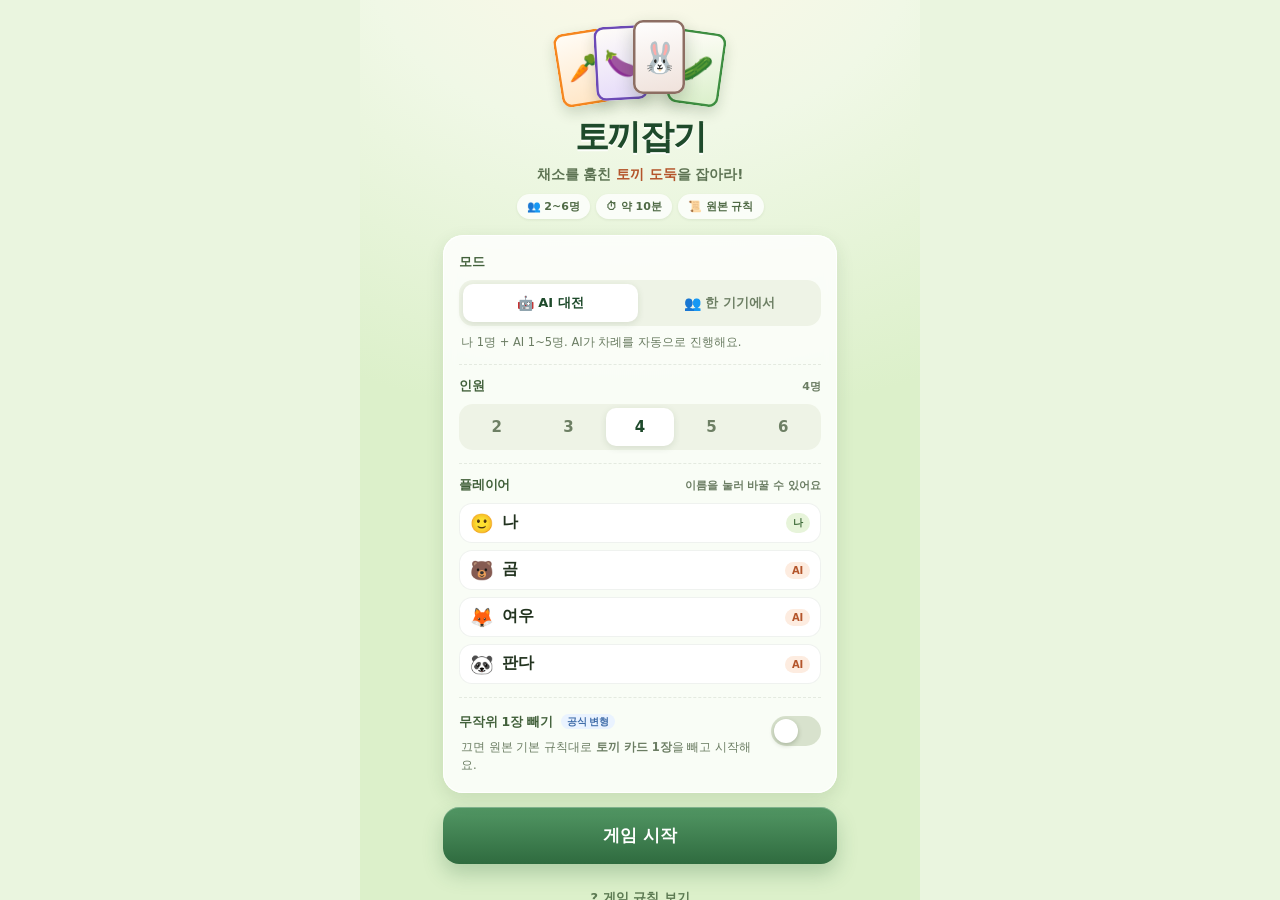
==== rabbit/index.html @ d6eb37b8 "rabbit: 토끼잡기 웹 카드게임 (원본 규칙 그대로, AI 대전·패스앤플레이)" ====
<!DOCTYPE html>
<html lang="ko">
<head>
<meta charset="utf-8">
<meta name="viewport" content="width=device-width,initial-scale=1,maximum-scale=1,user-scalable=no,viewport-fit=cover">
<meta name="theme-color" content="#e9f5dd">
<meta name="apple-mobile-web-app-capable" content="yes">
<meta name="apple-mobile-web-app-title" content="토끼잡기">
<meta name="description" content="코리아보드게임즈 〈토끼잡기〉 원본 규칙 그대로 즐기는 모바일 웹 카드게임">
<title>🐰 토끼잡기 — 웹 카드게임</title>
<link rel="stylesheet" href="style.css">
</head>
<body>
<div id="app">

  <!-- ============ 시작 화면 ============ -->
  <section id="scr-start" class="screen active scroll">
    <div class="start">
      <div class="hero">
        <div class="hero-cards" aria-hidden="true">
          <div class="mini" style="--c1:#F5871F;--c2:#FFE4C2"><span>🥕</span></div>
          <div class="mini" style="--c1:#6C4AB6;--c2:#E4D9FA"><span>🍆</span></div>
          <div class="mini rabbit"><span>🐰</span></div>
          <div class="mini" style="--c1:#3E8E41;--c2:#D9EFC9"><span>🥒</span></div>
        </div>
        <h1>토끼잡기</h1>
        <p class="tagline">채소를 훔친 <b>토끼 도둑</b>을 잡아라!</p>
        <div class="meta-chips">
          <span>👥 2~6명</span><span>⏱ 약 10분</span><span>📜 원본 규칙</span>
        </div>
      </div>

      <div class="panel">
        <div class="field">
          <div class="field-head"><span class="flabel">모드</span></div>
          <div class="seg" id="mode-seg">
            <button type="button" class="seg-btn active" data-mode="ai"><i>🤖</i>AI 대전</button>
            <button type="button" class="seg-btn" data-mode="pass"><i>👥</i>한 기기에서</button>
          </div>
          <p class="fdesc" id="mode-desc">나 1명 + AI 1~5명. AI가 차례를 자동으로 진행해요.</p>
        </div>

        <div class="field">
          <div class="field-head"><span class="flabel">인원</span><span class="fvalue" id="count-value">4명</span></div>
          <div class="seg seg-count" id="count-seg">
            <button type="button" data-count="2">2</button>
            <button type="button" data-count="3">3</button>
            <button type="button" data-count="4" class="active">4</button>
            <button type="button" data-count="5">5</button>
            <button type="button" data-count="6">6</button>
          </div>
        </div>

        <div class="field">
          <div class="field-head"><span class="flabel">플레이어</span><span class="fvalue">이름을 눌러 바꿀 수 있어요</span></div>
          <div class="names" id="names-list"></div>
        </div>

        <div class="field switch-field">
          <div class="switch-text">
            <span class="flabel">무작위 1장 빼기 <em class="badge">공식 변형</em></span>
            <p class="fdesc">끄면 원본 기본 규칙대로 <b>토끼 카드 1장</b>을 빼고 시작해요.</p>
          </div>
          <button type="button" class="switch" id="variant-toggle" role="switch" aria-checked="false" aria-label="무작위 1장 빼기"><i></i></button>
        </div>
      </div>

      <button type="button" class="primary big" id="btn-start">게임 시작</button>
      <button type="button" class="ghost" id="btn-rules-start">? 게임 규칙 보기</button>
      <p class="foot-note">코리아보드게임즈 〈토끼잡기〉 원본 규칙을 그대로 구현한 비공식 웹 게임입니다.</p>
    </div>
  </section>

  <!-- ============ 게임 화면 ============ -->
  <section id="scr-game" class="screen">
    <header class="topbar">
      <div class="brand"><span>🐰</span>토끼잡기</div>
      <div class="topbtns">
        <button type="button" class="icon-btn" id="btn-sound" aria-label="소리 켜기/끄기">🔊</button>
        <button type="button" class="rules-btn" id="btn-rules">? 규칙</button>
      </div>
    </header>

    <div class="opponents" id="opponents"></div>

    <div class="banner" id="banner" aria-live="polite"></div>

    <div class="stage" id="stage">
      <div class="table-ring" aria-hidden="true"></div>
      <div class="stage-cards" id="stage-cards"></div>
      <div class="discard" id="discard" aria-label="버린 짝">
        <span class="discard-ico">🗑️</span>
        <span class="discard-cnt" id="discard-cnt">0</span>
      </div>
    </div>

    <div class="me" id="me">
      <div class="me-head">
        <span class="me-avatar" id="me-avatar">🙂</span>
        <span class="me-name" id="me-name">나</span>
        <span class="turn-dot" id="turn-dot" hidden></span>
        <span class="me-count" id="me-count">0장</span>
      </div>
      <div class="myhand" id="myhand"></div>
    </div>

    <div class="hint" id="hint"></div>
  </section>

  <!-- ============ 결과 화면 ============ -->
  <section id="scr-result" class="screen scroll">
    <div class="result">
      <div class="res-emoji" id="res-emoji">🐰</div>
      <h2 id="res-title">결과</h2>
      <p class="res-sub" id="res-sub"></p>

      <div class="reveal-box">
        <div class="reveal-row">
          <div class="reveal-item">
            <div class="reveal-slot" id="reveal-excluded"></div>
            <div class="cap">처음에 빼둔 카드</div>
          </div>
          <div class="reveal-arrow" aria-hidden="true">＋</div>
          <div class="reveal-item">
            <div class="reveal-slot" id="reveal-left"></div>
            <div class="cap">마지막에 남은 카드</div>
          </div>
        </div>
        <p class="reveal-note" id="reveal-note"></p>
      </div>

      <div class="result-list" id="result-list"></div>

      <div class="result-actions">
        <button type="button" class="primary big" id="btn-again">다시 하기</button>
        <button type="button" class="ghost" id="btn-home">처음으로</button>
      </div>
    </div>
  </section>

  <!-- ============ 가림막(패스 앤 플레이) ============ -->
  <div class="cover hidden" id="cover">
    <div class="cover-inner">
      <div class="cover-label">다음 차례</div>
      <div class="cover-avatar" id="cover-avatar">🙂</div>
      <div class="cover-name" id="cover-name">플레이어 1</div>
      <p class="cover-note">화면을 <b id="cover-name2">플레이어 1</b>에게 넘겨주세요.<br>다른 사람의 패가 보이지 않게 확인한 뒤 시작하세요.</p>
      <button type="button" class="primary big" id="btn-cover">준비됐어요</button>
    </div>
  </div>

  <!-- ============ 규칙 ============ -->
  <div class="modal hidden" id="modal">
    <div class="modal-card">
      <div class="modal-head">
        <h3>🐰 토끼잡기 규칙</h3>
        <button type="button" class="icon-btn" id="btn-modal-x" aria-label="닫기">✕</button>
      </div>
      <div class="modal-body">
        <p class="rule-lead">2~6명 · 약 10분 · 손에 카드가 남은 마지막 사람이 <b>토끼 도둑</b>!</p>

        <h4>카드 구성</h4>
        <ul>
          <li>채소 카드 <b>12종 × 4장 = 48장</b> (당근·토마토·오이·옥수수·가지·브로콜리·양파·호박·버섯·고추·감자·배추)</li>
          <li>토끼 도둑 카드 <b>4장</b> — 합계 52장</li>
        </ul>

        <h4>시작하기</h4>
        <ol>
          <li>토끼 카드 <b>1장을 빼두고</b> 남은 <b>51장</b>을 모두에게 골고루 나눠 줍니다. <span class="muted">(변형: 무작위 1장 빼기)</span></li>
          <li>카드를 받자마자 손에 <b>같은 카드 2장</b>이 있으면 즉시 버립니다.</li>
          <li>이때 카드가 하나도 없어진 사람은 바로 <b>탈출</b>합니다.</li>
        </ol>

        <h4>차례 진행</h4>
        <ol>
          <li>탈출하지 않은 사람이 시계 방향으로 차례를 진행합니다.</li>
          <li>자기 차례가 되면 <b>바로 다음 사람</b>의 손에서 뒷면 카드 <b>1장</b>을 뽑습니다.</li>
          <li>뽑은 카드가 내 손의 카드와 같으면 <b>2장을 함께 버립니다.</b> 다르면 그냥 손에 남습니다.</li>
        </ol>

        <h4>탈출과 승패</h4>
        <ul>
          <li>손의 카드가 <b>0장</b>이 되면 즉시 탈출 — <b>승리 확정</b>입니다.</li>
          <li>마지막까지 카드를 들고 남은 <b>1명이 패배</b>(토끼 도둑), 나머지 전원이 승리합니다.</li>
          <li>게임이 끝나면 처음에 빼두었던 카드도 함께 공개합니다.</li>
        </ul>

        <h4>이 웹 게임의 모드</h4>
        <ul>
          <li><b>🤖 AI 대전</b> — 나 1명 + AI 1~5명. AI는 0.7~1초 간격으로 차례를 진행합니다.</li>
          <li><b>👥 한 기기에서</b> — 2~6명이 돌려가며 플레이. 차례가 바뀔 때 가림막으로 남의 패를 가립니다.</li>
        </ul>
        <p class="rule-foot">규칙은 원본 〈토끼잡기〉(코리아보드게임즈) 그대로이며, 변형 규칙은 설정에서 켜고 끌 수 있습니다.</p>
      </div>
      <button type="button" class="primary" id="btn-modal-ok">알겠어요</button>
    </div>
  </div>

</div>
<script src="game.js"></script>
</body>
</html>
---- rabbit/style.css ----
/* ==========================================================
   토끼잡기 — 모바일 웹 카드게임
   ========================================================== */
:root{
  --green:#2f6b3f;
  --green-d:#1e4a2b;
  --green-l:#e7f4da;
  --ink:#22331f;
  --muted:#6b7d63;
  --orange:#f5871f;
  --line:rgba(40,70,30,.10);
  --shadow:0 6px 18px rgba(40,70,30,.12);
}

*{box-sizing:border-box;-webkit-tap-highlight-color:transparent}
html,body{height:100%;margin:0;overflow:hidden}
body{
  font-family:-apple-system,BlinkMacSystemFont,"Apple SD Gothic Neo","Pretendard","Malgun Gothic","Noto Sans KR",system-ui,sans-serif;
  color:var(--ink);
  background:#eaf5df;
  overscroll-behavior:none;
  -webkit-font-smoothing:antialiased;
  user-select:none;
  -webkit-user-select:none;
  touch-action:manipulation;
}
button{font-family:inherit;cursor:pointer}
input{font-family:inherit}

#app{
  position:relative;
  width:100%;
  max-width:560px;
  height:100dvh;
  height:100svh;
  margin:0 auto;
  overflow:hidden;
  background:
    radial-gradient(120% 55% at 50% -8%, #fdf8e8 0%, #f0f8e6 42%, #dcf0ca 100%);
}

/* ---------- 화면 ---------- */
.screen{position:absolute;inset:0;display:none;flex-direction:column}
.screen.active{display:flex}
.screen.scroll{overflow-y:auto;-webkit-overflow-scrolling:touch}
.hidden{display:none !important}

/* ---------- 시작 / 결과 공통 ---------- */
.start,.result{
  width:100%;
  max-width:430px;
  margin:0 auto;
  padding:calc(env(safe-area-inset-top) + 22px) 18px calc(env(safe-area-inset-bottom) + 22px);
  display:flex;
  flex-direction:column;
  gap:14px;
}

.hero{text-align:center;padding:6px 0 2px}
.hero-cards{display:flex;justify-content:center;align-items:flex-end;margin-bottom:12px}
.hero-cards .mini{
  width:52px;height:74px;border-radius:10px;
  background:linear-gradient(168deg,#fffdf8 0%,var(--c2) 100%);
  box-shadow:inset 0 0 0 2.5px var(--c1), 0 6px 14px rgba(30,60,20,.18);
  display:grid;place-items:center;font-size:26px;
  margin:0 -7px;
  transform:rotate(-9deg) translateY(3px);
}
.hero-cards .mini:nth-child(2){transform:rotate(-3deg) translateY(-2px);z-index:2}
.hero-cards .mini:nth-child(3){
  transform:rotate(0deg) translateY(-8px);z-index:3;
  background:linear-gradient(168deg,#fff 0%,#efe1da 100%);
  box-shadow:inset 0 0 0 2.5px #8D6E63, 0 8px 18px rgba(30,60,20,.24);
  font-size:30px;
}
.hero-cards .mini:nth-child(4){transform:rotate(8deg) translateY(3px);z-index:1}

h1{
  margin:0;
  font-size:34px;
  letter-spacing:-1.4px;
  color:var(--green-d);
  font-weight:900;
  text-shadow:0 2px 0 rgba(255,255,255,.8);
}
.tagline{margin:6px 0 10px;font-size:13.5px;color:#5d7353;font-weight:600}
.tagline b{color:#b4552b}
.meta-chips{display:flex;justify-content:center;gap:6px;flex-wrap:wrap}
.meta-chips span{
  font-size:11px;font-weight:800;color:#4f6a45;
  background:rgba(255,255,255,.78);
  border-radius:999px;padding:5px 10px;
  box-shadow:0 1px 3px rgba(40,70,30,.08);
}

.panel{
  background:rgba(255,255,255,.82);
  border-radius:20px;
  padding:6px 16px;
  box-shadow:var(--shadow), inset 0 0 0 1px rgba(255,255,255,.9);
  backdrop-filter:blur(6px);
  -webkit-backdrop-filter:blur(6px);
}
.field{padding:13px 0}
.field + .field{border-top:1px dashed var(--line)}
.field-head{display:flex;align-items:center;justify-content:space-between;margin-bottom:9px;gap:8px}
.flabel{font-size:12.5px;font-weight:900;color:#41603a;letter-spacing:-.2px}
.fvalue{font-size:11px;font-weight:700;color:var(--muted)}
.fdesc{margin:8px 2px 0;font-size:11.5px;line-height:1.5;color:var(--muted)}

.seg{display:flex;gap:4px;background:#eef3e6;border-radius:14px;padding:4px}
.seg-btn,.seg-count button{
  flex:1;min-width:0;border:0;background:transparent;
  padding:10px 4px;border-radius:10px;
  font-size:13px;font-weight:800;color:#6d7f64;
  display:flex;align-items:center;justify-content:center;gap:4px;
  transition:background .16s,color .16s,box-shadow .16s;
}
.seg-btn i{font-style:normal;font-size:14px}
.seg-btn.active,.seg-count button.active{
  background:#fff;color:var(--green-d);
  box-shadow:0 2px 7px rgba(40,70,30,.12);
}
.seg-count button{font-size:15px;font-weight:900}

.names{display:grid;gap:7px}
.name-row{
  display:flex;align-items:center;gap:8px;
  background:#fff;border-radius:13px;padding:8px 11px;
  box-shadow:inset 0 0 0 1px rgba(40,70,30,.07);
}
.name-row .avatar{font-size:19px;flex:0 0 auto;line-height:1}
.name-input{
  flex:1;min-width:0;border:0;background:transparent;outline:none;
  font-size:16px;font-weight:800;color:var(--ink);padding:2px 0;
  border-bottom:1px dashed transparent;
  user-select:text;-webkit-user-select:text;
}
.name-input:focus{border-bottom-color:#cfe0c2}
.name-row .tag{
  flex:0 0 auto;font-size:10px;font-weight:900;letter-spacing:-.2px;
  padding:3px 7px;border-radius:999px;background:var(--green-l);color:#3f6b3a;
}
.name-row .tag.ai{background:#fdece0;color:#b4552b}

.switch-field{display:flex;align-items:flex-start;gap:12px}
.switch-text{flex:1;min-width:0}
.badge{
  font-style:normal;font-size:9.5px;font-weight:900;
  background:#eaf3ff;color:#3d6ba8;border-radius:999px;
  padding:2px 6px;margin-left:4px;vertical-align:1px;
}
.switch{
  flex:0 0 auto;position:relative;width:50px;height:30px;border-radius:999px;
  border:0;background:#d8e2cd;padding:0;margin-top:5px;
  transition:background .18s;
}
.switch i{
  position:absolute;top:3px;left:3px;width:24px;height:24px;border-radius:50%;
  background:#fff;box-shadow:0 2px 5px rgba(30,50,20,.25);
  transition:transform .18s;
}
.switch[aria-checked="true"]{background:var(--green)}
.switch[aria-checked="true"] i{transform:translateX(20px)}

.primary{
  width:100%;border:0;border-radius:16px;
  padding:16px;font-size:17px;font-weight:900;color:#fff;
  background:linear-gradient(180deg,#529764,#2f6b3f);
  box-shadow:0 10px 20px rgba(47,107,63,.26), inset 0 1px 0 rgba(255,255,255,.28);
  transition:transform .1s, box-shadow .1s;
}
.primary:active{transform:translateY(1px) scale(.995);box-shadow:0 5px 12px rgba(47,107,63,.28)}
.primary.big{padding:17px}
.ghost{
  width:100%;border:0;background:transparent;
  padding:11px;font-size:13px;font-weight:800;color:#5c7a52;
}
.ghost:active{opacity:.6}
.foot-note{margin:2px 0 0;text-align:center;font-size:10.5px;line-height:1.5;color:#8a9a80}

/* ==========================================================
   게임 화면
   ========================================================== */
#scr-game{padding:0 10px calc(env(safe-area-inset-bottom) + 4px)}

.topbar{
  flex:0 0 auto;
  display:flex;align-items:center;justify-content:space-between;
  padding:calc(env(safe-area-inset-top) + 8px) 2px 4px;
}
.brand{
  display:flex;align-items:center;gap:6px;
  font-size:16px;font-weight:900;letter-spacing:-.4px;color:var(--green-d);
}
.brand span{font-size:19px}
.topbtns{display:flex;align-items:center;gap:6px}
.icon-btn{
  width:34px;height:34px;border:0;border-radius:12px;
  background:rgba(255,255,255,.82);
  box-shadow:0 2px 6px rgba(40,70,30,.10);
  font-size:14px;display:grid;place-items:center;color:#41603a;
}
.icon-btn:active{transform:scale(.94)}
.rules-btn{
  height:34px;padding:0 13px;border:0;border-radius:12px;
  background:rgba(255,255,255,.92);
  box-shadow:0 2px 6px rgba(40,70,30,.12);
  font-size:12.5px;font-weight:900;color:var(--green-d);
}
.rules-btn:active{transform:scale(.96)}

/* ---------- 상대 패 ---------- */
.opponents{
  flex:1 1 auto;min-height:0;
  display:grid;gap:6px;align-content:start;
  overflow-y:auto;-webkit-overflow-scrolling:touch;
  padding:4px 0 2px;
}
.opp{
  position:relative;
  background:rgba(255,255,255,.72);
  border-radius:14px;
  padding:6px 8px 7px;
  box-shadow:inset 0 0 0 1px rgba(255,255,255,.85), 0 2px 8px rgba(40,70,30,.07);
  min-width:0;
  transition:box-shadow .2s, background .2s, transform .2s;
}
.opp.target{
  background:#fffdf3;
  box-shadow:0 0 0 2px var(--orange), 0 6px 16px rgba(245,135,31,.26);
  animation:targetGlow 1.6s ease-in-out infinite;
}
@keyframes targetGlow{
  0%,100%{box-shadow:0 0 0 2px var(--orange), 0 6px 16px rgba(245,135,31,.22)}
  50%{box-shadow:0 0 0 2px #ffb15e, 0 8px 20px rgba(245,135,31,.38)}
}
.opp.acting{background:#f4faee;box-shadow:0 0 0 2px #7cb87f, 0 4px 14px rgba(80,140,80,.22)}
.opp.escaped{opacity:.62}
.opp-top{display:flex;align-items:center;gap:5px;min-width:0}
.opp-av{font-size:17px;line-height:1;flex:0 0 auto}
.opp-name{
  flex:1;min-width:0;font-size:11.5px;font-weight:900;color:#3a5232;
  white-space:nowrap;overflow:hidden;text-overflow:ellipsis;letter-spacing:-.3px;
}
.opp-cnt{
  flex:0 0 auto;font-size:10.5px;font-weight:900;color:#4d6b45;
  background:#eef4e7;border-radius:999px;padding:1px 6px;
}
.opp.target .opp-cnt{background:#ffe8cf;color:#a75a15}
.opp-hand{position:relative;height:31px;margin-top:5px}
.mini-back{
  position:absolute;bottom:0;width:20px;height:29px;border-radius:4px;
  background:repeating-linear-gradient(45deg,#2b6a3c 0 4px,#347a4a 4px 8px);
  box-shadow:0 1px 3px rgba(20,40,20,.3), inset 0 0 0 1.5px rgba(255,255,255,.32);
  transition:transform .12s ease;
}
.opp.target .mini-back:active{transform:translateY(-4px) scale(1.1)}
.tap-tag{
  position:absolute;right:5px;top:-9px;
  font-size:9.5px;font-weight:900;color:#fff;
  background:var(--orange);border-radius:999px;padding:2px 7px;
  box-shadow:0 2px 6px rgba(245,135,31,.4);
  animation:bob 1.1s ease-in-out infinite;
}
@keyframes bob{0%,100%{transform:translateY(0)}50%{transform:translateY(-3px)}}
.escaped-badge{
  position:absolute;left:0;bottom:2px;
  font-size:10.5px;font-weight:900;color:#3f7b45;
  background:#e6f6e2;border-radius:999px;padding:3px 9px;
}

/* ---------- 안내 배너 ---------- */
.banner{
  flex:0 0 auto;
  min-height:38px;
  display:flex;align-items:center;justify-content:center;text-align:center;
  padding:2px 10px;
  font-size:12.5px;font-weight:800;line-height:1.35;color:#31502c;
  letter-spacing:-.2px;
}
.banner em{font-style:normal;color:var(--orange)}
.banner.flash{animation:bannerIn .22s ease}
@keyframes bannerIn{from{opacity:0;transform:translateY(4px)}to{opacity:1;transform:none}}

/* ---------- 무대 ---------- */
.stage{position:relative;flex:0 0 auto;height:124px;margin:0 0 2px}
.table-ring{
  position:absolute;left:50%;top:50%;width:168px;height:168px;
  transform:translate(-50%,-50%);border-radius:50%;
  background:radial-gradient(circle at 50% 38%, rgba(255,255,255,.80), rgba(226,241,212,.25) 70%, transparent 72%);
  box-shadow:inset 0 0 0 2px rgba(100,150,100,.10);
}
.stage-cards{
  position:absolute;left:50%;top:50%;transform:translate(-50%,-50%);
  display:flex;align-items:center;justify-content:center;gap:9px;
  pointer-events:none;
}
.stage-cards .card{width:76px;height:108px;font-size:33px;border-radius:12px}
.stage-cards .card.enter{animation:cardEnter .3s cubic-bezier(.2,1.4,.4,1) both}
@keyframes cardEnter{from{opacity:0;transform:scale(.7) rotate(-6deg)}to{opacity:1;transform:none}}
.discard{
  position:absolute;right:2px;bottom:-2px;
  display:flex;flex-direction:column;align-items:center;gap:1px;
  font-size:10px;color:#5c7452;opacity:.85;
}
.discard-ico{font-size:19px;line-height:1}
.discard-cnt{font-weight:900;font-size:11px;color:#4d6b45}
.discard.bump{animation:bump .3s ease}
@keyframes bump{0%{transform:scale(1)}40%{transform:scale(1.25)}100%{transform:scale(1)}}

/* ---------- 내 패 ---------- */
.me{flex:0 0 auto}
.me-head{display:flex;align-items:center;gap:6px;padding:2px 8px 3px}
.me-avatar{font-size:16px;line-height:1}
.me-name{font-size:13px;font-weight:900;color:var(--green-d);letter-spacing:-.3px}
.me-count{
  font-size:11px;font-weight:900;color:#5f7756;
  background:rgba(255,255,255,.85);border-radius:999px;padding:1px 8px;
}
.turn-dot{
  width:7px;height:7px;border-radius:50%;background:var(--orange);
  box-shadow:0 0 0 0 rgba(245,135,31,.6);
  animation:dot 1.4s infinite;
}
@keyframes dot{
  0%{box-shadow:0 0 0 0 rgba(245,135,31,.55)}
  70%{box-shadow:0 0 0 7px rgba(245,135,31,0)}
  100%{box-shadow:0 0 0 0 rgba(245,135,31,0)}
}
.myhand{position:relative;height:100px;padding:0 2px}
.hand-card{
  position:absolute;bottom:5px;
  width:58px;height:84px;font-size:25px;border-radius:10px;
  transition:left .26s cubic-bezier(.2,.8,.3,1), bottom .26s cubic-bezier(.2,.8,.3,1), transform .26s cubic-bezier(.2,.8,.3,1);
  will-change:left,bottom,transform;
}
.hand-card.just-added{animation:cardIn .38s cubic-bezier(.2,1.4,.4,1) both}
@keyframes cardIn{from{opacity:0;transform:translateY(-16px) scale(.82)}to{opacity:1}}
.hand-empty{
  position:absolute;inset:0;display:flex;align-items:center;justify-content:center;
  font-size:13px;font-weight:900;color:#57905c;
}

.hint{
  flex:0 0 auto;min-height:26px;
  display:flex;align-items:center;justify-content:center;
  font-size:11.5px;font-weight:800;color:#6d8463;letter-spacing:-.2px;
  padding:0 8px 2px;
}

/* ---------- 카드 기본 ---------- */
.card{
  position:relative;
  background:linear-gradient(168deg,#fffdf8 0%,var(--c2,#eee) 100%);
  box-shadow:inset 0 0 0 2.5px var(--c1,#888), 0 3px 8px rgba(28,55,20,.22);
  display:flex;flex-direction:column;align-items:center;justify-content:center;
  overflow:hidden;flex:0 0 auto;
  font-size:25px;
}
.card .emoji{font-size:1em;line-height:1;filter:drop-shadow(0 2px 1px rgba(0,0,0,.13))}
.card .nm{
  font-size:.31em;font-weight:900;letter-spacing:-.03em;
  color:#3c4a32;line-height:1.05;margin-top:.08em;text-align:center;padding:0 .2em;
}
.card.rabbit .nm{color:#a63a25}
.card.back{
  background:repeating-linear-gradient(45deg,#2b6a3c 0 5px,#347a4a 5px 10px);
  box-shadow:inset 0 0 0 2.5px #1d4a2a, 0 3px 8px rgba(28,55,20,.22);
}
.card.back .emblem{
  width:54%;height:54%;border-radius:50%;
  background:rgba(255,255,255,.93);
  display:grid;place-items:center;font-size:.55em;
  box-shadow:0 1px 3px rgba(0,0,0,.25);
}
.card.ghost{
  position:fixed;margin:0;z-index:70;pointer-events:none;
  transform-origin:top left;
}

/* ---------- 가림막 ---------- */
.cover{
  position:absolute;inset:0;z-index:40;
  display:flex;align-items:center;justify-content:center;
  padding:calc(env(safe-area-inset-top) + 24px) 24px calc(env(safe-area-inset-bottom) + 24px);
  background:radial-gradient(120% 80% at 50% 0%,#fdf8e9,#e9f5dc 55%,#d5ebc3 100%);
  animation:fadeIn .18s ease;
}
@keyframes fadeIn{from{opacity:0}to{opacity:1}}
.cover-inner{width:100%;max-width:340px;text-align:center;display:flex;flex-direction:column;align-items:center;gap:8px}
.cover-label{font-size:11.5px;font-weight:900;letter-spacing:2px;color:#7d9273}
.cover-avatar{font-size:64px;line-height:1.1;margin:6px 0 0}
.cover-name{font-size:26px;font-weight:900;color:var(--green-d);letter-spacing:-.8px}
.cover-note{font-size:12.5px;line-height:1.65;color:#5f7756;margin:6px 0 14px}
.cover-note b{color:#3a5232}
.cover .primary{max-width:300px}

/* ---------- 규칙 모달 ---------- */
.modal{
  position:absolute;inset:0;z-index:60;
  display:flex;align-items:flex-end;justify-content:center;
  background:rgba(18,38,18,.45);
  padding:0 calc(env(safe-area-inset-right) + 10px) calc(env(safe-area-inset-bottom) + 10px);
  animation:fadeIn .16s ease;
}
.modal-card{
  width:100%;max-width:440px;max-height:88dvh;
  background:#fff;border-radius:22px;overflow:hidden;
  display:flex;flex-direction:column;
  box-shadow:0 -8px 40px rgba(10,30,10,.28);
  animation:sheetUp .24s cubic-bezier(.2,.9,.3,1);
}
@keyframes sheetUp{from{transform:translateY(24px);opacity:.6}to{transform:none;opacity:1}}
.modal-head{
  display:flex;align-items:center;justify-content:space-between;
  padding:14px 16px 10px;border-bottom:1px solid var(--line);
}
.modal-head h3{margin:0;font-size:16px;font-weight:900;color:var(--green-d);letter-spacing:-.4px}
.modal-body{overflow-y:auto;-webkit-overflow-scrolling:touch;padding:12px 18px 6px;font-size:13px;line-height:1.62;color:#3d4d37}
.modal-body .rule-lead{margin:0 0 12px;font-size:12.5px;color:#5b7052;background:#f4f9ee;border-radius:12px;padding:10px 12px}
.modal-body h4{margin:16px 0 6px;font-size:12.5px;font-weight:900;color:#2f6b3f;letter-spacing:-.2px}
.modal-body ul,.modal-body ol{margin:0;padding-left:19px}
.modal-body li{margin:3px 0}
.modal-body b{color:#23331f}
.modal-body .muted{color:#8a9a80;font-size:11.5px}
.modal-body .rule-foot{margin:16px 0 4px;font-size:11px;color:#8a9a80;line-height:1.55}
.modal-card > .primary{margin:8px 14px 14px;border-radius:14px;padding:14px;font-size:15px}

/* ---------- 결과 ---------- */
.result{align-items:center;text-align:center;gap:10px}
.res-emoji{font-size:62px;line-height:1.1;margin-top:6px;animation:popIn .45s cubic-bezier(.2,1.5,.4,1) both}
@keyframes popIn{from{transform:scale(.5);opacity:0}to{transform:none;opacity:1}}
.result h2{margin:0;font-size:25px;font-weight:900;letter-spacing:-1px;color:var(--green-d)}
.res-sub{margin:0;font-size:12.5px;line-height:1.55;color:#5f7756;font-weight:600}

.reveal-box{
  width:100%;
  background:rgba(255,255,255,.85);
  border-radius:20px;padding:14px 14px 12px;
  box-shadow:var(--shadow);
  margin-top:6px;
}
.reveal-row{display:flex;align-items:flex-end;justify-content:center;gap:10px}
.reveal-item{display:flex;flex-direction:column;align-items:center;gap:6px}
.reveal-slot{width:66px;height:94px;display:flex;align-items:center;justify-content:center}
.reveal-slot .card{width:66px;height:94px;font-size:29px;border-radius:11px}
.reveal-slot .flip{animation:flipIn .45s cubic-bezier(.2,.9,.3,1) both}
@keyframes flipIn{from{transform:rotateY(90deg) scale(.9);opacity:.4}to{transform:none;opacity:1}}
.reveal-item .cap{font-size:10.5px;font-weight:800;color:#7b8f72}
.reveal-arrow{font-size:18px;color:#a9bda0;padding-bottom:34px}
.reveal-note{margin:10px 2px 0;font-size:11.5px;line-height:1.5;color:#5f7756}

.result-list{width:100%;display:grid;gap:6px;margin-top:4px}
.res-row{
  display:flex;align-items:center;gap:8px;
  background:rgba(255,255,255,.86);border-radius:13px;padding:9px 12px;
  box-shadow:inset 0 0 0 1px rgba(40,70,30,.05);
}
.res-row.me{box-shadow:0 0 0 2px #b8d9ad inset}
.res-av{font-size:17px;line-height:1}
.res-name{flex:1;min-width:0;text-align:left;font-size:12.5px;font-weight:900;color:#3a5232;white-space:nowrap;overflow:hidden;text-overflow:ellipsis}
.res-pairs{font-size:10.5px;font-weight:800;color:#8a9a80}
.res-badge{font-size:10.5px;font-weight:900;border-radius:999px;padding:3px 9px;flex:0 0 auto}
.res-badge.win{background:#e6f6e2;color:#3f7b45}
.res-badge.lose{background:#ffe9e2;color:#b4552b}

.result-actions{width:100%;display:flex;flex-direction:column;gap:6px;margin-top:8px}

/* ---------- 작은 화면 ---------- */
@media (max-width:360px){
  h1{font-size:30px}
  .hand-card{width:52px;height:76px;font-size:22px}
  .myhand{height:92px}
  .stage{height:114px}
  .stage-cards .card{width:70px;height:100px;font-size:30px}
}
@media (min-height:860px){
  .myhand{height:108px}
  .stage{height:132px}
}
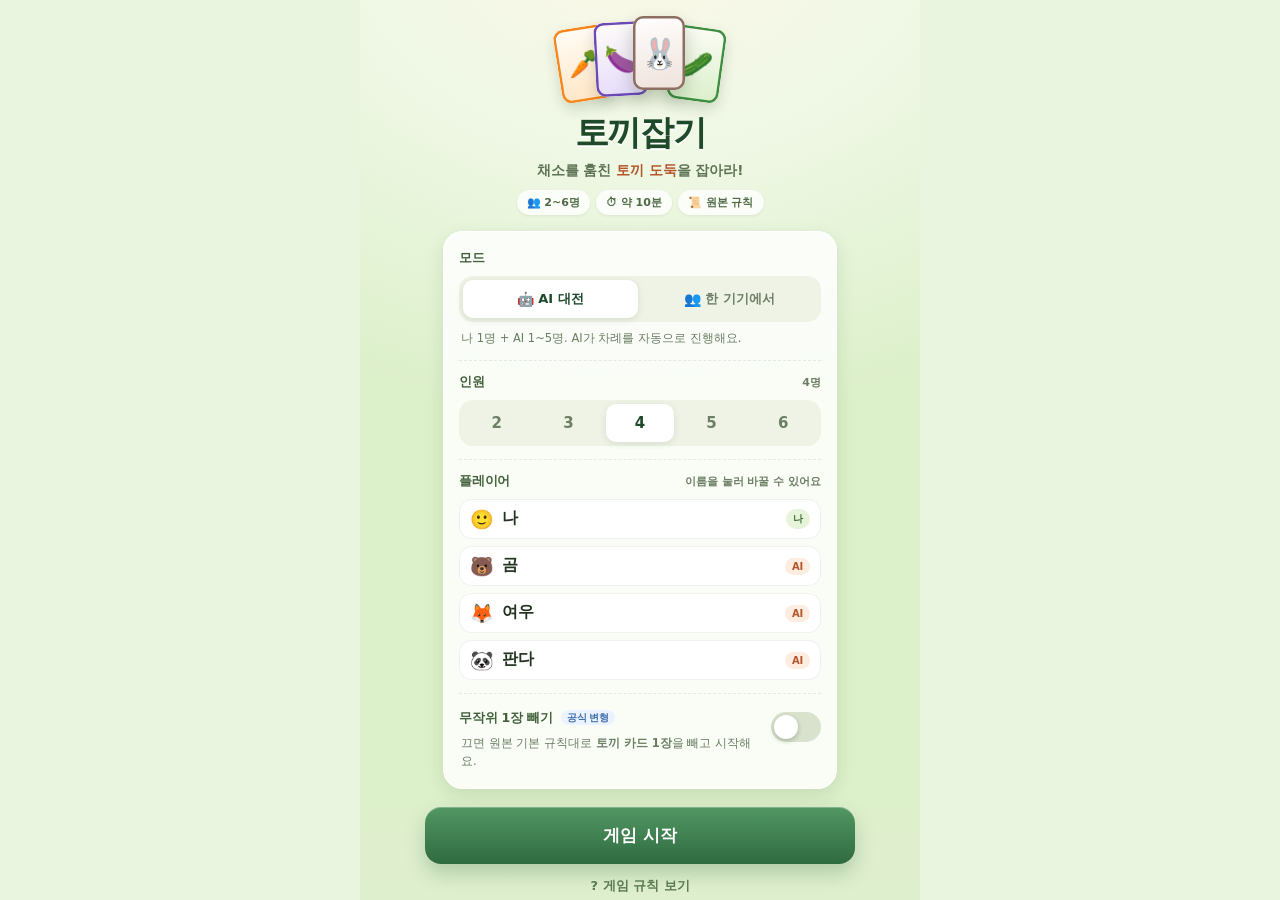
==== commit e68a4427: "rabbit: 시작/결과 화면 하단 고정 액션 버튼" ====
--- a/rabbit/index.html
+++ b/rabbit/index.html
@@ -14,7 +14,8 @@
 <div id="app">
 
   <!-- ============ 시작 화면 ============ -->
-  <section id="scr-start" class="screen active scroll">
+  <section id="scr-start" class="screen active">
+    <div class="start-scroll">
     <div class="start">
       <div class="hero">
         <div class="hero-cards" aria-hidden="true">
@@ -64,7 +65,9 @@
           <button type="button" class="switch" id="variant-toggle" role="switch" aria-checked="false" aria-label="무작위 1장 빼기"><i></i></button>
         </div>
       </div>
-
+    </div>
+
+    <div class="start-foot">
       <button type="button" class="primary big" id="btn-start">게임 시작</button>
       <button type="button" class="ghost" id="btn-rules-start">? 게임 규칙 보기</button>
       <p class="foot-note">코리아보드게임즈 〈토끼잡기〉 원본 규칙을 그대로 구현한 비공식 웹 게임입니다.</p>
@@ -108,7 +111,8 @@
   </section>
 
   <!-- ============ 결과 화면 ============ -->
-  <section id="scr-result" class="screen scroll">
+  <section id="scr-result" class="screen">
+    <div class="result-scroll">
     <div class="result">
       <div class="res-emoji" id="res-emoji">🐰</div>
       <h2 id="res-title">결과</h2>
@@ -130,11 +134,12 @@
       </div>
 
       <div class="result-list" id="result-list"></div>
-
-      <div class="result-actions">
-        <button type="button" class="primary big" id="btn-again">다시 하기</button>
-        <button type="button" class="ghost" id="btn-home">처음으로</button>
-      </div>
+    </div>
+    </div>
+
+    <div class="result-foot">
+      <button type="button" class="primary big" id="btn-again">다시 하기</button>
+      <button type="button" class="ghost" id="btn-home">처음으로</button>
     </div>
   </section>
 
--- a/rabbit/style.css
+++ b/rabbit/style.css
@@ -46,11 +46,21 @@
 .hidden{display:none !important}
 
 /* ---------- 시작 / 결과 공통 ---------- */
+#scr-start,#scr-result{flex-direction:column}
+.start-scroll,.result-scroll{flex:1 1 auto;min-height:0;overflow-y:auto;-webkit-overflow-scrolling:touch}
+.start-foot,.result-foot{
+  flex:0 0 auto;
+  padding:8px 18px calc(env(safe-area-inset-bottom) + 8px);
+  background:linear-gradient(180deg, rgba(226,240,208,0) 0%, rgba(224,239,206,.92) 35%, #def0ce 100%);
+  display:flex;flex-direction:column;gap:2px;
+}
+.start-foot > *,.result-foot > *{max-width:430px;width:100%;margin-left:auto;margin-right:auto}
+
 .start,.result{
   width:100%;
   max-width:430px;
   margin:0 auto;
-  padding:calc(env(safe-area-inset-top) + 22px) 18px calc(env(safe-area-inset-bottom) + 22px);
+  padding:calc(env(safe-area-inset-top) + 18px) 18px 10px;
   display:flex;
   flex-direction:column;
   gap:14px;
@@ -428,7 +438,7 @@
 .modal-card > .primary{margin:8px 14px 14px;border-radius:14px;padding:14px;font-size:15px}
 
 /* ---------- 결과 ---------- */
-.result{align-items:center;text-align:center;gap:10px}
+.result{align-items:center;text-align:center;gap:10px;padding-bottom:16px}
 .res-emoji{font-size:62px;line-height:1.1;margin-top:6px;animation:popIn .45s cubic-bezier(.2,1.5,.4,1) both}
 @keyframes popIn{from{transform:scale(.5);opacity:0}to{transform:none;opacity:1}}
 .result h2{margin:0;font-size:25px;font-weight:900;letter-spacing:-1px;color:var(--green-d)}
@@ -465,7 +475,8 @@
 .res-badge.win{background:#e6f6e2;color:#3f7b45}
 .res-badge.lose{background:#ffe9e2;color:#b4552b}
 
-.result-actions{width:100%;display:flex;flex-direction:column;gap:6px;margin-top:8px}
+.result-actions{width:100%;display:none}
+.result-foot .ghost{padding:8px}
 
 /* ---------- 작은 화면 ---------- */
 @media (max-width:360px){
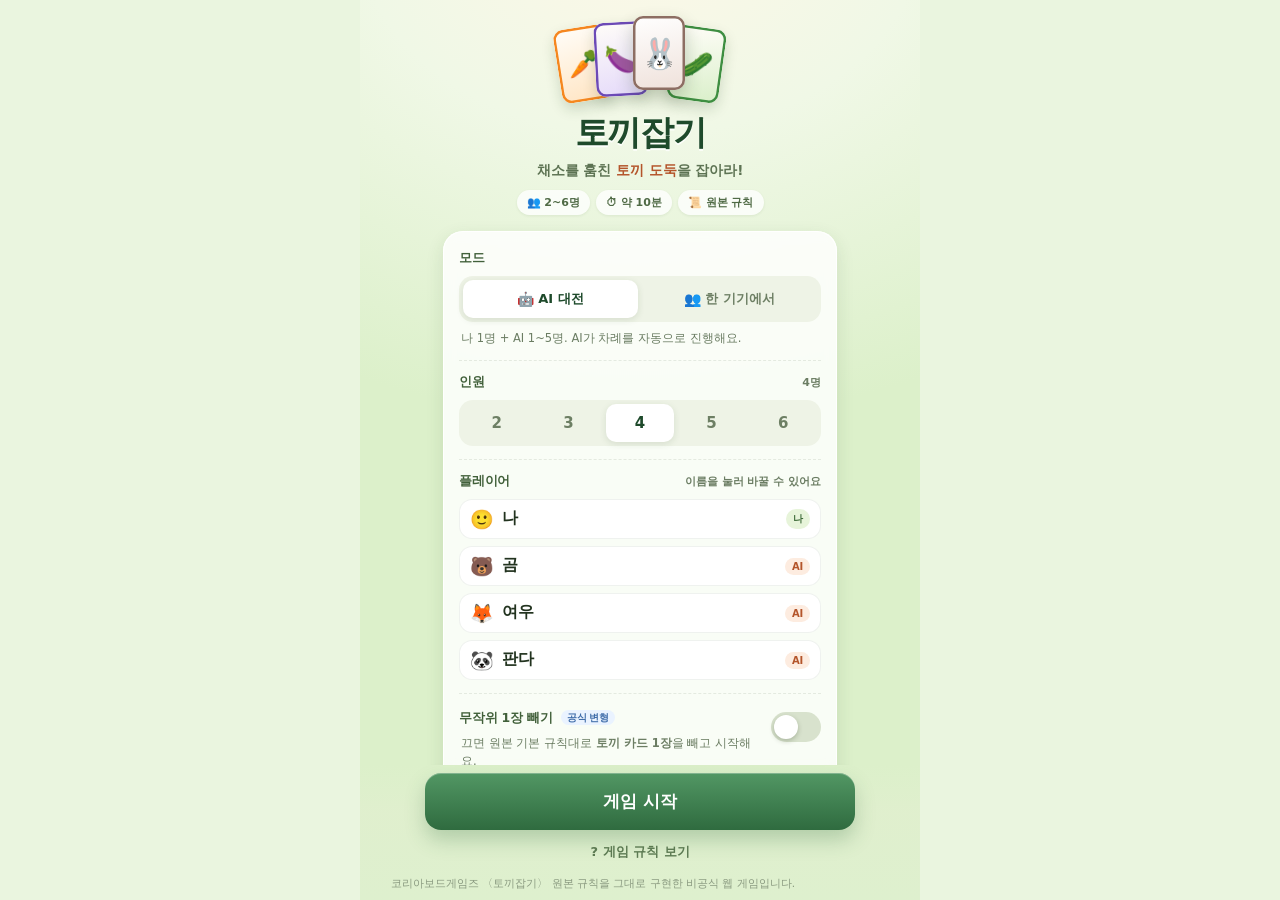
==== commit 3dc5fbe5: "rabbit: 시작 화면 스크롤 영역 닫는 태그 수정" ====
--- a/rabbit/index.html
+++ b/rabbit/index.html
@@ -8,7 +8,7 @@
 <meta name="apple-mobile-web-app-title" content="토끼잡기">
 <meta name="description" content="코리아보드게임즈 〈토끼잡기〉 원본 규칙 그대로 즐기는 모바일 웹 카드게임">
 <title>🐰 토끼잡기 — 웹 카드게임</title>
-<link rel="stylesheet" href="style.css">
+<link rel="stylesheet" href="style.css?v=20261122a">
 </head>
 <body>
 <div id="app">
@@ -66,6 +66,7 @@
         </div>
       </div>
     </div>
+    </div>
 
     <div class="start-foot">
       <button type="button" class="primary big" id="btn-start">게임 시작</button>
@@ -203,6 +204,6 @@
   </div>
 
 </div>
-<script src="game.js"></script>
+<script src="game.js?v=20261122a"></script>
 </body>
 </html>
